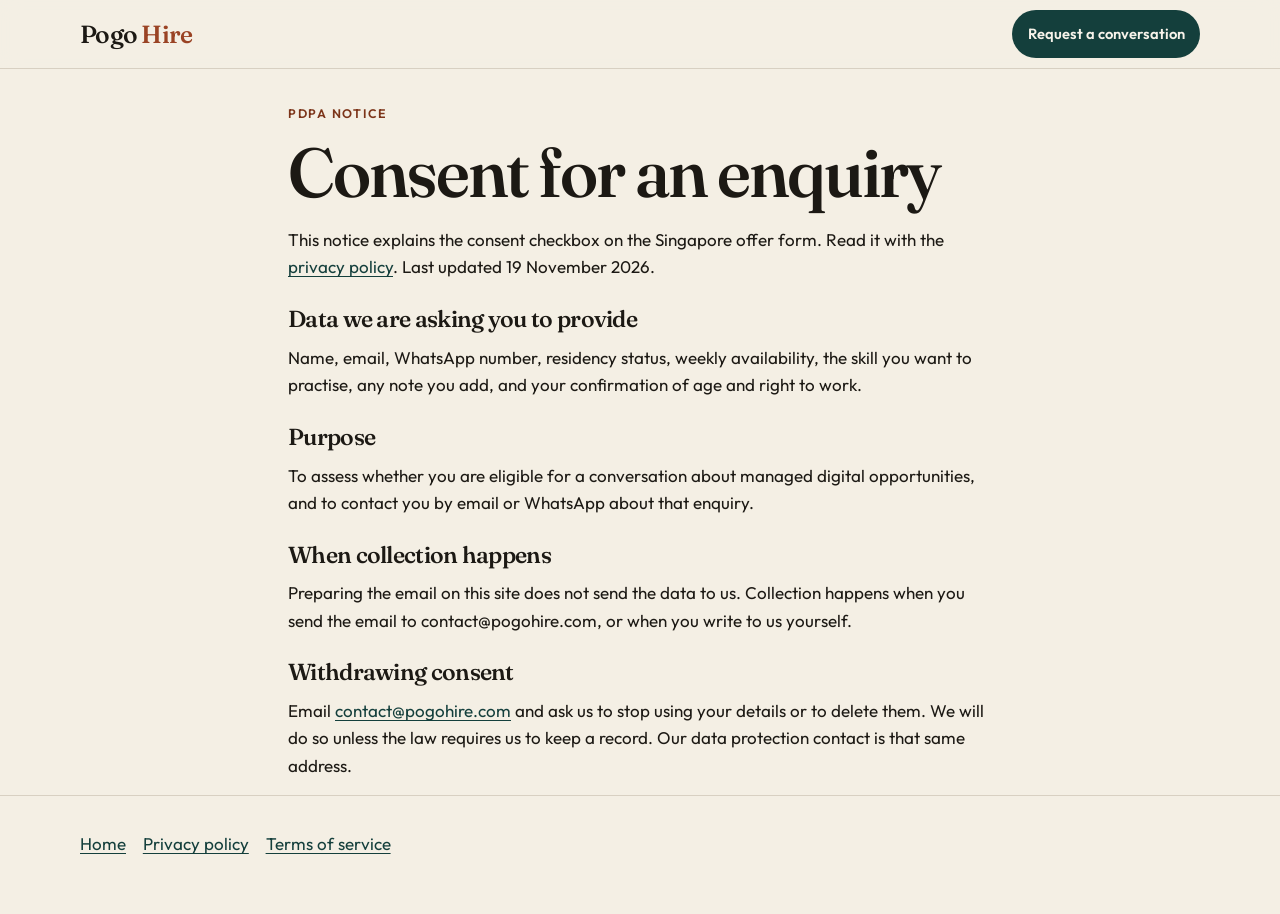
==== pdpa-notice/index.html @ 3eaad229 "Add the Singapore offer v3 landing page. Turn the CNA holiday-job report into five hooks for Pogo Hi" ====
<!DOCTYPE html>
<html lang="en-SG">
<head>
  <meta charset="utf-8">
  <meta name="viewport" content="width=device-width, initial-scale=1">
  <title>PDPA notice — Pogo Hire</title>
  <link rel="icon" href="../favicon.svg" type="image/svg+xml">
  <link rel="preconnect" href="https://fonts.googleapis.com">
  <link rel="preconnect" href="https://fonts.gstatic.com" crossorigin>
  <link href="https://fonts.googleapis.com/css2?family=Fraunces:opsz,wght@9..144,520;9..144,640&family=Outfit:wght@400;500;600&display=swap" rel="stylesheet">
  <link rel="stylesheet" href="../styles.css">
</head>
<body>
  <a class="skip" href="#main">Skip to content</a>
  <header class="site-header">
    <div class="wrap header-inner">
      <a class="logo" href="../">Pogo <span>Hire</span></a>
      <a class="button small" href="../#enquire">Request a conversation</a>
    </div>
  </header>
  <main id="main" class="legal">
    <div class="wrap prose">
      <p class="eyebrow">PDPA notice</p>
      <h1>Consent for an enquiry</h1>
      <p>This notice explains the consent checkbox on the Singapore offer form. Read it with the <a href="../privacy-policy/">privacy policy</a>. Last updated 19 November 2026.</p>
      <h2>Data we are asking you to provide</h2>
      <p>Name, email, WhatsApp number, residency status, weekly availability, the skill you want to practise, any note you add, and your confirmation of age and right to work.</p>
      <h2>Purpose</h2>
      <p>To assess whether you are eligible for a conversation about managed digital opportunities, and to contact you by email or WhatsApp about that enquiry.</p>
      <h2>When collection happens</h2>
      <p>Preparing the email on this site does not send the data to us. Collection happens when you send the email to contact@pogohire.com, or when you write to us yourself.</p>
      <h2>Withdrawing consent</h2>
      <p>Email <a href="mailto:contact@pogohire.com">contact@pogohire.com</a> and ask us to stop using your details or to delete them. We will do so unless the law requires us to keep a record. Our data protection contact is that same address.</p>
    </div>
  </main>
  <footer class="site-footer">
    <div class="wrap">
      <p><a href="../">Home</a> <a href="../privacy-policy/">Privacy policy</a> <a href="../terms-of-service/">Terms of service</a></p>
    </div>
  </footer>
</body>
</html>
---- styles.css ----
:root {
  --paper: #f4efe4;
  --paper-raised: #fbf7ef;
  --ink: #1c1914;
  --ink-soft: #3a342c;
  --muted: #5e564c;
  --line: #d8d0c2;
  --teal: #143f3c;
  --teal-deep: #0d2c2a;
  --copper: #9a4324;
  --copper-deep: #7c3419;
  --good: #1d5c38;
  --error: #8d2a1f;
  --shadow: 0 18px 50px rgba(28, 25, 20, 0.08);
  --serif: "Fraunces", "Iowan Old Style", Palatino, "Palatino Linotype", serif;
  --sans: "Outfit", "Avenir Next", "Segoe UI", sans-serif;
  --max: 1120px;
  --header: 4.25rem;
}

*,
*::before,
*::after {
  box-sizing: border-box;
}

html {
  scroll-behavior: smooth;
}

body {
  margin: 0;
  color: var(--ink);
  background: var(--paper);
  font-family: var(--sans);
  font-size: 1.0625rem;
  line-height: 1.6;
}

body.nav-open {
  overflow: hidden;
}

img,
svg {
  display: block;
  max-width: 100%;
}

a {
  color: var(--teal);
  text-underline-offset: 0.18em;
}

a:hover {
  color: var(--copper-deep);
}

:focus-visible {
  outline: 3px solid var(--copper);
  outline-offset: 3px;
}

.skip {
  position: absolute;
  left: 1rem;
  top: -4rem;
  z-index: 20;
  background: var(--ink);
  color: var(--paper);
  padding: 0.6rem 0.9rem;
}

.skip:focus {
  top: 0.6rem;
}

.wrap {
  width: min(var(--max), calc(100% - 2rem));
  margin-inline: auto;
}

.eyebrow,
.kicker {
  margin: 0 0 0.7rem;
  color: var(--copper-deep);
  font-size: 0.78rem;
  font-weight: 600;
  letter-spacing: 0.14em;
  text-transform: uppercase;
}

h1,
h2,
h3,
.logo {
  font-family: var(--serif);
  font-weight: 560;
  letter-spacing: -0.03em;
  line-height: 1.08;
}

h1 {
  margin: 0 0 1rem;
  font-size: clamp(2.35rem, 5.4vw, 4.5rem);
}

h2 {
  margin: 0 0 0.8rem;
  font-size: clamp(1.8rem, 3vw, 2.7rem);
}

h3 {
  margin: 0 0 0.4rem;
  font-size: 1.35rem;
}

p {
  margin: 0 0 1rem;
}

.lede {
  max-width: 40rem;
  color: var(--ink-soft);
  font-size: 1.12rem;
}

.site-header {
  position: sticky;
  top: 0;
  z-index: 10;
  background: rgba(244, 239, 228, 0.92);
  border-bottom: 1px solid var(--line);
  backdrop-filter: blur(10px);
}

.header-inner {
  min-height: var(--header);
  display: flex;
  align-items: center;
  justify-content: space-between;
  gap: 1rem;
}

.logo {
  color: var(--ink);
  text-decoration: none;
  font-size: 1.55rem;
}

.logo span {
  color: var(--copper);
}

.nav-toggle {
  display: none;
  border: 1px solid var(--line);
  background: var(--paper-raised);
  color: var(--ink);
  border-radius: 999px;
  min-height: 2.75rem;
  padding: 0 0.9rem;
  font: inherit;
}

.nav {
  display: flex;
  align-items: center;
  gap: 1.25rem;
}

.nav a {
  color: var(--ink-soft);
  text-decoration: none;
  font-size: 0.98rem;
}

.nav a:hover {
  color: var(--ink);
}

.nav a.button {
  color: #f7f3ea;
}

.nav a.button:hover {
  color: #fff;
}

.button,
button.button {
  display: inline-flex;
  align-items: center;
  justify-content: center;
  gap: 0.4rem;
  min-height: 3rem;
  padding: 0.7rem 1.15rem;
  border-radius: 999px;
  border: 1px solid transparent;
  background: var(--teal);
  color: #f7f3ea;
  font: inherit;
  font-weight: 600;
  text-decoration: none;
  cursor: pointer;
}

.button:hover {
  background: var(--teal-deep);
  color: #fff;
}

.button.secondary {
  background: transparent;
  color: var(--ink);
  border-color: var(--ink);
}

.button.secondary:hover {
  background: var(--ink);
  color: var(--paper);
}

.button.small {
  min-height: 2.6rem;
  padding-inline: 0.9rem;
  font-size: 0.92rem;
}

.hero {
  padding: 2.5rem 0 1rem;
}

.hero-grid {
  display: grid;
  grid-template-columns: 1.15fr 0.85fr;
  gap: 2.5rem;
  align-items: end;
}

.actions {
  display: flex;
  flex-wrap: wrap;
  gap: 0.75rem;
  margin: 1.25rem 0 0.9rem;
}

.fine {
  color: var(--muted);
  font-size: 0.92rem;
}

.hook-row {
  display: grid;
  grid-template-columns: repeat(5, 1fr);
  gap: 0.75rem;
  margin: 1.5rem 0 0;
  padding: 0;
  list-style: none;
}

.hook-row li {
  background: var(--paper-raised);
  border: 1px solid var(--line);
  border-top: 3px solid var(--teal);
  border-radius: 14px;
  padding: 0.85rem 0.8rem 0.95rem;
  min-height: 100%;
}

.hook-row span {
  display: block;
  color: var(--copper);
  font-family: var(--serif);
  font-size: 1.15rem;
  margin-bottom: 0.25rem;
}

.hook-row strong {
  display: block;
  font-weight: 600;
  font-size: 0.98rem;
  line-height: 1.35;
}

.clipping {
  background: var(--paper-raised);
  border: 1px solid var(--ink);
  box-shadow: var(--shadow);
  padding: 1.25rem 1.25rem 1.1rem;
  position: relative;
}

.clipping::before {
  content: "";
  position: absolute;
  inset: 7px;
  border: 1px solid var(--line);
  pointer-events: none;
}

.clipping h2 {
  font-size: 1.55rem;
  margin-bottom: 0.55rem;
}

.clipping-deck {
  color: var(--ink-soft);
  font-family: var(--serif);
  font-style: italic;
  font-size: 1.05rem;
}

.facts {
  margin: 0.2rem 0 0.8rem;
}

.facts div {
  padding: 0.75rem 0;
  border-top: 1px solid var(--line);
}

.facts dt {
  font-family: var(--serif);
  font-size: 1.45rem;
  line-height: 1.1;
}

.facts dd {
  margin: 0.25rem 0 0;
  color: var(--ink-soft);
  font-size: 0.95rem;
}

.source-links {
  display: flex;
  flex-wrap: wrap;
  gap: 0.8rem 1rem;
  margin: 0;
  font-size: 0.92rem;
}

section {
  padding: 3.2rem 0;
  scroll-margin-top: calc(var(--header) + 0.75rem);
}

.section-head {
  max-width: 42rem;
  margin-bottom: 1.6rem;
}

.hooks {
  display: grid;
  gap: 1rem;
}

.hook {
  display: grid;
  grid-template-columns: auto 1fr;
  gap: 1rem 1.25rem;
  background: transparent;
  border-bottom: 1px solid var(--line);
  padding: 0 0 1.15rem;
}

.num {
  font-family: var(--serif);
  font-size: 2rem;
  color: var(--copper);
  line-height: 1;
  min-width: 2.2rem;
}

.hook p:last-child,
.role p:last-child,
.step p:last-child {
  margin-bottom: 0;
}

.quote {
  margin: 1.4rem 0 0;
  padding: 1.1rem 0 0 1rem;
  border-left: 3px solid var(--copper);
  color: var(--ink-soft);
  font-family: var(--serif);
  font-size: 1.35rem;
  line-height: 1.35;
}

.quote cite {
  display: block;
  margin-top: 0.55rem;
  font-family: var(--sans);
  font-size: 0.92rem;
  font-style: normal;
  color: var(--muted);
}

.ask-table {
  width: 100%;
  border-collapse: collapse;
  background: var(--paper-raised);
  border: 1px solid var(--line);
}

.ask-table th,
.ask-table td {
  text-align: left;
  vertical-align: top;
  padding: 0.9rem 1rem;
  border-bottom: 1px solid var(--line);
}

.ask-table th {
  font-size: 0.78rem;
  letter-spacing: 0.12em;
  text-transform: uppercase;
  color: var(--muted);
  font-weight: 600;
}

.roles {
  display: grid;
  grid-template-columns: 1fr 1fr;
  gap: 0.9rem;
}

.role,
.step,
.limit,
.panel {
  background: var(--paper-raised);
  border: 1px solid var(--line);
  border-radius: 16px;
  padding: 1.1rem 1.15rem 1.15rem;
}

.role-note {
  margin-top: 1rem;
}

.role .tag {
  display: inline-block;
  margin-bottom: 0.45rem;
  color: var(--teal);
  font-size: 0.78rem;
  font-weight: 600;
  letter-spacing: 0.08em;
  text-transform: uppercase;
}

.steps {
  display: grid;
  grid-template-columns: repeat(3, 1fr);
  gap: 0.9rem;
  margin: 0;
  padding: 0;
  list-style: none;
}

.limits {
  display: grid;
  grid-template-columns: 1fr 1fr;
  gap: 0.9rem;
}

.limits h3 {
  font-family: var(--sans);
  font-size: 1.05rem;
  letter-spacing: 0;
}

details {
  border-top: 1px solid var(--line);
  padding: 0.85rem 0;
}

details:last-of-type {
  border-bottom: 1px solid var(--line);
}

summary {
  cursor: pointer;
  font-weight: 600;
}

details p {
  margin: 0.6rem 0 0.2rem;
  color: var(--ink-soft);
}

.enquiry {
  display: grid;
  grid-template-columns: 0.8fr 1.2fr;
  gap: 1.5rem;
  align-items: start;
}

form {
  display: grid;
  grid-template-columns: 1fr 1fr;
  gap: 0.85rem 0.9rem;
  background: var(--paper-raised);
  border: 1px solid var(--ink);
  border-radius: 18px;
  padding: 1.15rem;
}

.field {
  display: flex;
  flex-direction: column;
  gap: 0.35rem;
}

.field.wide,
.form-note,
.checks,
.form-actions,
.error-summary {
  grid-column: 1 / -1;
}

label {
  font-size: 0.92rem;
  font-weight: 600;
}

input,
select,
textarea {
  width: 100%;
  border: 1px solid #c9c0b1;
  background: #fffdf8;
  color: var(--ink);
  border-radius: 10px;
  padding: 0.75rem 0.8rem;
  font: inherit;
}

textarea {
  min-height: 7rem;
  resize: vertical;
}

.checks {
  display: grid;
  gap: 0.7rem;
}

.check {
  display: grid;
  grid-template-columns: auto 1fr;
  gap: 0.65rem;
  align-items: start;
  font-weight: 400;
}

.check input {
  width: 1.15rem;
  height: 1.15rem;
  margin-top: 0.2rem;
}

.hp {
  position: absolute;
  left: -9999px;
  height: 0;
  overflow: hidden;
}

.error-summary {
  display: none;
  margin: 0;
  padding: 0.75rem 0.85rem;
  border-radius: 10px;
  background: #f8e8e4;
  color: var(--error);
}

.error-summary.show {
  display: block;
}

.field.is-invalid input,
.field.is-invalid select,
.field.is-invalid textarea {
  border-color: var(--error);
}

.field-error {
  display: none;
  color: var(--error);
  font-size: 0.86rem;
}

.field.is-invalid .field-error,
.check.is-invalid .field-error {
  display: block;
}

.form-note {
  margin: 0;
  color: var(--muted);
  font-size: 0.92rem;
}

.site-footer {
  border-top: 1px solid var(--line);
  padding: 2rem 0 2.4rem;
  color: var(--ink-soft);
}

.footer-grid {
  display: grid;
  grid-template-columns: 1.4fr 1fr 1fr;
  gap: 1.5rem;
}

.site-footer h2 {
  font-size: 1.4rem;
}

.site-footer a {
  display: inline-block;
  margin: 0.15rem 0.8rem 0.15rem 0;
}

.legal {
  padding-top: 2.2rem;
}

.prose {
  max-width: 44rem;
}

.prose h2 {
  font-size: 1.45rem;
  margin-top: 1.6rem;
}

.confirm {
  background: var(--paper-raised);
  border: 1px solid var(--ink);
  border-radius: 18px;
  padding: 1.2rem;
}

.confirm pre {
  white-space: pre-wrap;
  font-family: var(--sans);
  background: #fffdf8;
  border-radius: 12px;
  padding: 0.9rem;
  border: 1px solid var(--line);
}

@media (max-width: 980px) {
  .hero-grid,
  .enquiry,
  .footer-grid,
  .roles,
  .steps,
  .limits {
    grid-template-columns: 1fr;
  }

  .hook-row {
    grid-template-columns: 1fr 1fr;
  }

  .nav-toggle {
    display: inline-flex;
  }

  .nav {
    display: none;
    position: absolute;
    left: 0;
    right: 0;
    top: 100%;
    flex-direction: column;
    align-items: stretch;
    gap: 0;
    background: var(--paper);
    border-bottom: 1px solid var(--line);
    padding: 0.4rem 1rem 1rem;
  }

  .nav.open {
    display: flex;
  }

  .nav a,
  .nav .button {
    padding: 0.8rem 0.2rem;
  }
}

@media (max-width: 640px) {
  .hook-row,
  form {
    grid-template-columns: 1fr;
  }

  .hero {
    padding-top: 1.6rem;
  }

  h1 {
    font-size: 2.2rem;
  }
}

@media (prefers-reduced-motion: reduce) {
  html {
    scroll-behavior: auto;
  }
}
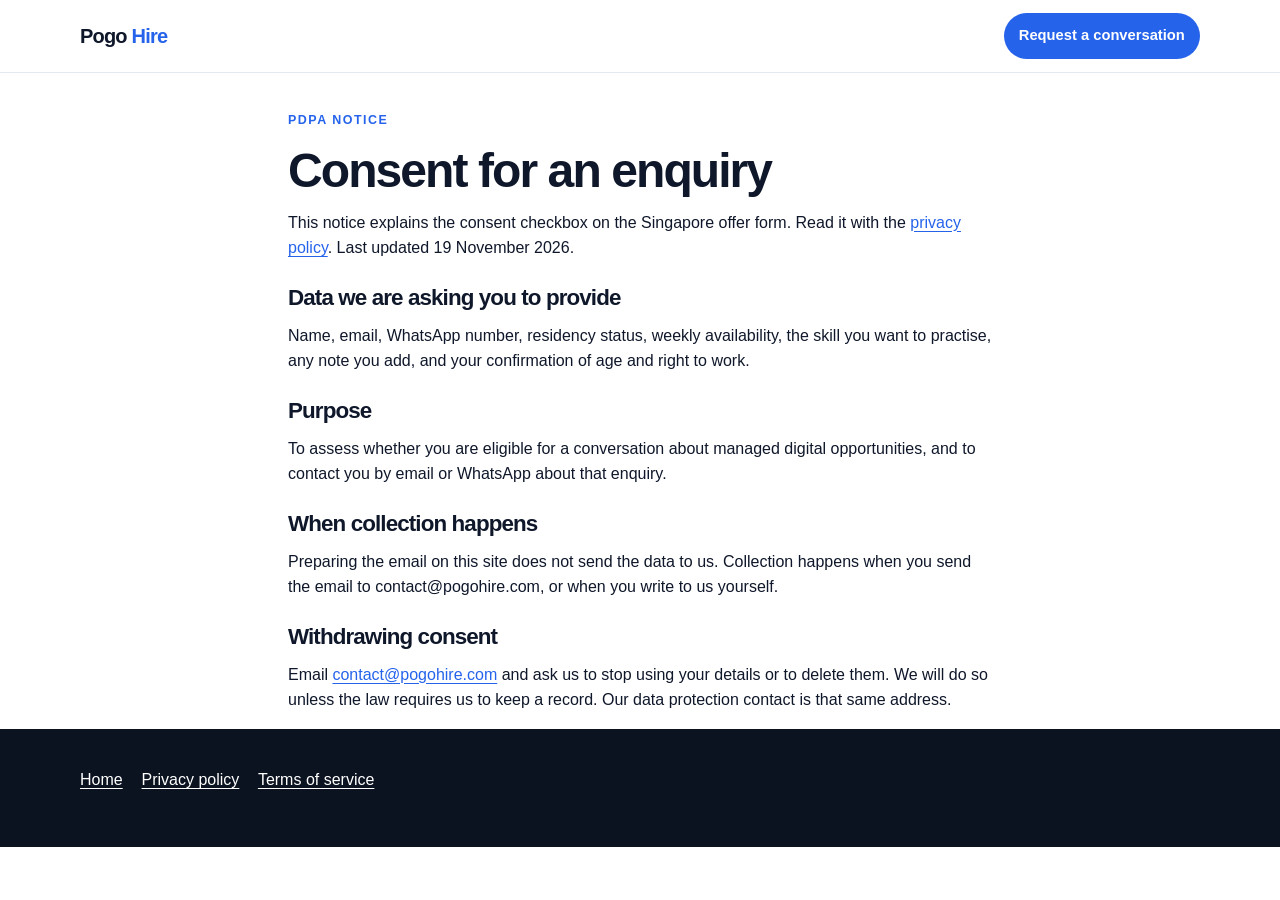
==== commit 44fce3d2: "Rename assets to sgm-main.js and sgm-style.css, replace photos with candid home scenes Co-authored-b" ====
--- a/pdpa-notice/index.html
+++ b/pdpa-notice/index.html
@@ -8,7 +8,7 @@
   <link rel="preconnect" href="https://fonts.googleapis.com">
   <link rel="preconnect" href="https://fonts.gstatic.com" crossorigin>
   <link href="https://fonts.googleapis.com/css2?family=Fraunces:opsz,wght@9..144,520;9..144,640&family=Outfit:wght@400;500;600&display=swap" rel="stylesheet">
-  <link rel="stylesheet" href="../styles.css">
+  <link rel="stylesheet" href="../sgm-style.css">
 </head>
 <body>
   <a class="skip" href="#main">Skip to content</a>
--- a/sgm-style.css
+++ b/sgm-style.css
@@ -0,0 +1,589 @@
+:root {
+  --ink: #0f172a;
+  --muted: #475569;
+  --soft: #64748b;
+  --line: #e2e8f0;
+  --paper: #f5f7fb;
+  --white: #ffffff;
+  --blue: #2563eb;
+  --blue-dark: #1d4ed8;
+  --blue-soft: #e8f0ff;
+  --green: #047857;
+  --error: #b91c1c;
+  --footer: #0b1220;
+  --shadow: 0 12px 32px rgba(15, 23, 42, 0.08);
+  --sans: "Plus Jakarta Sans", "Segoe UI", sans-serif;
+  --max: 1120px;
+  --header: 4.5rem;
+}
+
+*,
+*::before,
+*::after { box-sizing: border-box; }
+
+html { scroll-behavior: smooth; }
+
+body {
+  margin: 0;
+  color: var(--ink);
+  background: var(--white);
+  font-family: var(--sans);
+  font-size: 1rem;
+  line-height: 1.6;
+}
+
+body.nav-open { overflow: hidden; }
+
+img, svg { display: block; max-width: 100%; }
+
+a { color: var(--blue); text-underline-offset: 0.16em; }
+a:hover { color: var(--blue-dark); }
+
+:focus-visible {
+  outline: 3px solid var(--blue);
+  outline-offset: 3px;
+}
+
+.skip {
+  position: absolute;
+  left: 1rem;
+  top: -4rem;
+  z-index: 30;
+  background: var(--ink);
+  color: white;
+  padding: 0.6rem 0.9rem;
+}
+.skip:focus { top: 0.6rem; }
+
+.wrap {
+  width: min(var(--max), calc(100% - 2rem));
+  margin-inline: auto;
+}
+
+.site-header {
+  position: sticky;
+  top: 0;
+  z-index: 20;
+  background: rgba(255, 255, 255, 0.94);
+  border-bottom: 1px solid var(--line);
+  backdrop-filter: blur(12px);
+}
+
+.header-inner {
+  min-height: var(--header);
+  display: flex;
+  align-items: center;
+  justify-content: space-between;
+  gap: 1rem;
+}
+
+.logo {
+  color: var(--ink);
+  text-decoration: none;
+  font-weight: 800;
+  font-size: 1.25rem;
+  letter-spacing: -0.04em;
+}
+.logo span { color: var(--blue); }
+
+.nav-toggle {
+  display: none;
+  border: 1px solid var(--line);
+  background: white;
+  border-radius: 999px;
+  min-height: 2.75rem;
+  padding: 0 0.95rem;
+  font: inherit;
+  font-weight: 600;
+}
+
+.nav {
+  display: flex;
+  align-items: center;
+  gap: 1.35rem;
+}
+.nav a {
+  color: var(--muted);
+  text-decoration: none;
+  font-weight: 600;
+  font-size: 0.95rem;
+}
+.nav a:hover { color: var(--ink); }
+.nav a.button,
+.nav a.button:hover { color: white; }
+
+.button,
+button.button {
+  display: inline-flex;
+  align-items: center;
+  justify-content: center;
+  min-height: 3rem;
+  padding: 0.7rem 1.15rem;
+  border: 0;
+  border-radius: 999px;
+  background: var(--blue);
+  color: white;
+  font: inherit;
+  font-weight: 700;
+  text-decoration: none;
+  cursor: pointer;
+}
+.button:hover { background: var(--blue-dark); color: white; }
+.button.secondary {
+  background: white;
+  color: var(--ink);
+  border: 1px solid #cbd5e1;
+}
+.button.secondary:hover { background: var(--paper); color: var(--ink); }
+.button.small { min-height: 2.6rem; padding-inline: 0.95rem; font-size: 0.92rem; }
+.button.full { width: 100%; }
+
+.hero {
+  background:
+    radial-gradient(900px 420px at 90% -10%, #dbe7ff 0%, transparent 60%),
+    linear-gradient(#f8fbff, #fff 70%);
+  padding: 3.2rem 0 2.4rem;
+  scroll-margin-top: var(--header);
+}
+
+.hero-grid,
+.split,
+.enquiry,
+.footer-grid,
+.steps,
+.roles,
+.limits {
+  display: grid;
+  gap: 1.25rem;
+}
+
+.hero-grid { grid-template-columns: 1.15fr 0.85fr; align-items: center; gap: 2.5rem; }
+.eyebrow, .kicker {
+  margin: 0 0 0.7rem;
+  color: var(--blue);
+  font-size: 0.78rem;
+  font-weight: 800;
+  letter-spacing: 0.12em;
+  text-transform: uppercase;
+}
+h1, h2, h3 { letter-spacing: -0.04em; line-height: 1.15; margin: 0 0 0.75rem; }
+h1 { font-size: clamp(2.4rem, 5vw, 4rem); font-weight: 800; }
+h2 { font-size: clamp(1.7rem, 3vw, 2.35rem); font-weight: 800; }
+h3 { font-size: 1.15rem; font-weight: 700; }
+p { margin: 0 0 1rem; }
+.lede { color: var(--muted); font-size: 1.08rem; max-width: 38rem; }
+.actions { display: flex; flex-wrap: wrap; gap: 0.7rem; margin: 1.2rem 0 0.8rem; }
+.fine { color: var(--soft); font-size: 0.9rem; }
+
+.hero-photo { position: relative; }
+.hero-photo img {
+  width: 100%;
+  height: 540px;
+  object-fit: cover;
+  object-position: center 18%;
+  border-radius: 28px;
+}
+.float-card {
+  position: absolute;
+  left: 1.1rem;
+  right: 1.1rem;
+  bottom: 1.1rem;
+  background: white;
+  border-radius: 18px;
+  box-shadow: var(--shadow);
+  padding: 0.95rem 1rem 0.8rem;
+}
+.float-card strong {
+  display: block;
+  font-size: 1.65rem;
+  letter-spacing: -0.04em;
+}
+.role-photo, .step-photo, .frame-photo {
+  width: 100%;
+  object-fit: cover;
+  border-radius: 14px;
+}
+.role-photo { height: 156px; margin-bottom: 0.85rem; }
+.step-photo { height: 148px; margin-bottom: 0.9rem; }
+.frame-photo { height: 440px; border-radius: 24px; }
+.pay-panel {
+  background: white;
+  border: 1px solid var(--line);
+  border-radius: 22px;
+  box-shadow: var(--shadow);
+  padding: 1.15rem;
+}
+.pay-panel header {
+  display: flex;
+  justify-content: space-between;
+  align-items: baseline;
+  margin-bottom: 0.8rem;
+}
+.pay-panel header strong { font-size: 1rem; }
+.pay-row {
+  display: flex;
+  justify-content: space-between;
+  gap: 1rem;
+  align-items: center;
+  padding: 0.85rem 0.2rem;
+  border-top: 1px solid var(--line);
+  text-decoration: none;
+  color: inherit;
+}
+.pay-row b { display: block; color: var(--ink); }
+.pay-row span { color: var(--soft); font-size: 0.86rem; }
+.pay-row em {
+  font-style: normal;
+  font-weight: 800;
+  color: var(--blue);
+  white-space: nowrap;
+}
+.range-foot {
+  margin-top: 0.4rem;
+  background: var(--blue);
+  color: white;
+  border-radius: 16px;
+  padding: 1rem 1.05rem;
+}
+.range-foot p { margin: 0; color: #dbe7ff; }
+.range-foot strong { display: block; color: white; font-size: 1.7rem; letter-spacing: -0.04em; }
+
+.band {
+  display: flex;
+  flex-wrap: wrap;
+  gap: 0.6rem;
+  margin: 0;
+  padding: 0;
+  list-style: none;
+}
+.band li {
+  background: white;
+  border: 1px solid var(--line);
+  border-radius: 999px;
+  padding: 0.4rem 0.75rem;
+  font-size: 0.86rem;
+  font-weight: 600;
+  color: var(--muted);
+}
+
+section { padding: 4.2rem 0; scroll-margin-top: calc(var(--header) + 0.4rem); }
+.section-head { max-width: 40rem; margin-bottom: 1.5rem; }
+.center { text-align: center; margin-inline: auto; }
+
+.roles { grid-template-columns: repeat(3, 1fr); }
+.role {
+  background: white;
+  border: 1px solid var(--line);
+  border-radius: 18px;
+  padding: 1.15rem 1.15rem 1.05rem;
+  box-shadow: 0 1px 0 rgba(15, 23, 42, 0.02);
+  display: flex;
+  flex-direction: column;
+}
+.role:hover { border-color: #bfdbfe; box-shadow: var(--shadow); }
+.tags { display: flex; gap: 0.4rem; margin-bottom: 0.8rem; }
+.tag {
+  background: var(--blue-soft);
+  color: var(--blue-dark);
+  border-radius: 999px;
+  padding: 0.18rem 0.55rem;
+  font-size: 0.75rem;
+  font-weight: 700;
+}
+.price {
+  margin: 0.15rem 0 0.15rem;
+  font-size: 1.7rem;
+  font-weight: 800;
+  letter-spacing: -0.04em;
+  color: var(--ink);
+}
+.price small { font-size: 0.9rem; font-weight: 600; color: var(--soft); }
+.role p { color: var(--muted); }
+.band-note { margin-top: 1rem; }
+
+.role .apply {
+  margin-top: auto;
+  font-weight: 800;
+  text-decoration: none;
+}
+
+.rules {
+  display: grid;
+  grid-template-columns: repeat(3, 1fr);
+  gap: 1rem;
+}
+.rule {
+  background: white;
+  border: 1px solid var(--line);
+  border-radius: 18px;
+  padding: 1.15rem;
+}
+.rule h3 { font-size: 1.05rem; }
+.rule p { color: var(--muted); margin: 0; }
+.rule-no {
+  display: inline-block;
+  margin-bottom: 0.6rem;
+  color: var(--blue);
+  font-weight: 800;
+  font-size: 0.85rem;
+  letter-spacing: 0.08em;
+}
+.rule-cta {
+  background: var(--blue-soft);
+  border-color: #bfdbfe;
+  display: flex;
+  flex-direction: column;
+  gap: 0.75rem;
+}
+.rule-cta .button { align-self: flex-start; margin-top: auto; }
+
+.quotes {
+  display: grid;
+  grid-template-columns: repeat(3, 1fr);
+  gap: 1rem;
+}
+.quote-card {
+  margin: 0;
+  background: white;
+  border: 1px solid var(--line);
+  border-radius: 20px;
+  padding: 1.25rem;
+  display: flex;
+  flex-direction: column;
+  gap: 1rem;
+}
+.quote-card blockquote {
+  margin: 0;
+  color: var(--ink);
+  font-size: 1.02rem;
+  line-height: 1.6;
+}
+.quote-card figcaption {
+  margin-top: auto;
+  display: flex;
+  align-items: center;
+  gap: 0.75rem;
+}
+.quote-card figcaption b { display: block; }
+.quote-card figcaption span span { color: var(--soft); font-size: 0.88rem; }
+.avatar {
+  width: 2.6rem;
+  height: 2.6rem;
+  flex: none;
+  border-radius: 999px;
+  display: grid;
+  place-items: center;
+  background: var(--blue);
+  color: white;
+  font-weight: 800;
+  font-size: 0.85rem;
+}
+.estimate-grid {
+  display: grid;
+  grid-template-columns: 1fr 1fr;
+  gap: 1.25rem;
+  align-items: stretch;
+}
+.estimator {
+  background: white;
+  border: 1px solid var(--line);
+  border-radius: 22px;
+  box-shadow: var(--shadow);
+  padding: 1.25rem;
+  display: grid;
+  grid-template-columns: 1fr 1fr;
+  gap: 0.9rem;
+  align-content: start;
+}
+.estimator .result {
+  grid-column: 1 / -1;
+  background: var(--blue);
+  color: white;
+  border-radius: 16px;
+  padding: 1.1rem 1.15rem;
+}
+.estimator .result p { margin: 0; color: #dbe7ff; }
+.estimator .result strong {
+  display: block;
+  font-size: clamp(2rem, 4vw, 2.6rem);
+  letter-spacing: -0.04em;
+  line-height: 1.1;
+  color: white;
+}
+.estimator .result .month { margin-top: 0.35rem; color: white; font-weight: 700; }
+.estimator .fine { grid-column: 1 / -1; margin: 0; }
+.weeks { display: grid; gap: 0.8rem; }
+.week {
+  background: white;
+  border: 1px solid var(--line);
+  border-radius: 18px;
+  padding: 1rem 1.1rem;
+  display: grid;
+  grid-template-columns: 1fr auto;
+  gap: 0.2rem 1rem;
+  align-items: center;
+}
+.week h3 { margin: 0; font-size: 1.02rem; }
+.week p { margin: 0; color: var(--muted); font-size: 0.94rem; }
+.week strong {
+  grid-row: 1 / span 2;
+  grid-column: 2;
+  font-size: 1.35rem;
+  letter-spacing: -0.03em;
+  color: var(--blue);
+  text-align: right;
+}
+.week strong small { display: block; font-size: 0.78rem; color: var(--soft); font-weight: 600; letter-spacing: 0; }
+
+.steps { grid-template-columns: repeat(3, 1fr); list-style: none; margin: 0; padding: 0; }
+.step, .limit, .panel, .confirm {
+  background: white;
+  border: 1px solid var(--line);
+  border-radius: 18px;
+  padding: 1.15rem;
+}
+.step-no {
+  width: 2.3rem;
+  height: 2.3rem;
+  border-radius: 999px;
+  display: grid;
+  place-items: center;
+  background: var(--blue);
+  color: white;
+  font-weight: 800;
+  margin-bottom: 0.8rem;
+}
+.paper { background: var(--paper); }
+
+.split { grid-template-columns: 0.9fr 1.1fr; align-items: center; gap: 2.5rem; }
+.check-list { margin: 0; padding: 0; list-style: none; }
+.check-list li {
+  padding: 0.85rem 0 0.85rem 2rem;
+  border-bottom: 1px solid var(--line);
+  position: relative;
+  font-weight: 600;
+}
+.check-list + .button { margin-top: 1.15rem; }
+
+.check-list li::before {
+  content: "";
+  position: absolute;
+  left: 0;
+  top: 1.05rem;
+  width: 0.95rem;
+  height: 0.95rem;
+  border-radius: 999px;
+  background: var(--blue) url("data:image/svg+xml,%3Csvg xmlns='http://www.w3.org/2000/svg' viewBox='0 0 16 16'%3E%3Cpath fill='white' d='M6.2 11.2 2.9 7.9l1.1-1.1 2.2 2.2 5-5 1.1 1.1z'/%3E%3C/svg%3E") center / 0.8rem no-repeat;
+}
+
+.limits { grid-template-columns: 1fr 1fr; }
+.limits h3 { font-size: 1.02rem; }
+
+.enquiry { grid-template-columns: 0.85fr 1.15fr; align-items: start; }
+form {
+  display: grid;
+  grid-template-columns: 1fr 1fr;
+  gap: 0.85rem;
+  background: white;
+  border: 1px solid var(--line);
+  border-radius: 22px;
+  box-shadow: var(--shadow);
+  padding: 1.15rem;
+}
+.field { display: flex; flex-direction: column; gap: 0.35rem; }
+.field.wide, .checks, .form-actions, .form-note, .error-summary { grid-column: 1 / -1; }
+label { font-size: 0.9rem; font-weight: 700; }
+input, select, textarea {
+  width: 100%;
+  border: 1px solid #cbd5e1;
+  background: #fff;
+  color: var(--ink);
+  border-radius: 12px;
+  padding: 0.75rem 0.8rem;
+  font: inherit;
+}
+textarea { min-height: 6.5rem; resize: vertical; }
+.checks { display: grid; gap: 0.7rem; }
+.check {
+  display: grid;
+  grid-template-columns: auto 1fr;
+  gap: 0.65rem;
+  align-items: start;
+  font-weight: 500;
+}
+.check input { width: 1.1rem; height: 1.1rem; margin-top: 0.2rem; }
+.hp { position: absolute; left: -9999px; height: 0; overflow: hidden; }
+.error-summary {
+  display: none;
+  margin: 0;
+  padding: 0.75rem 0.85rem;
+  border-radius: 12px;
+  background: #fef2f2;
+  color: var(--error);
+}
+.error-summary.show { display: block; }
+.field.is-invalid input,
+.field.is-invalid select,
+.field.is-invalid textarea { border-color: var(--error); }
+.field-error { display: none; color: var(--error); font-size: 0.84rem; font-weight: 600; }
+.field.is-invalid .field-error,
+.check.is-invalid .field-error { display: block; }
+.form-note { margin: 0; color: var(--soft); font-size: 0.9rem; }
+
+details { border-top: 1px solid var(--line); padding: 0.9rem 0; }
+details:last-of-type { border-bottom: 1px solid var(--line); }
+summary { cursor: pointer; font-weight: 700; }
+details p { margin: 0.55rem 0 0.15rem; color: var(--muted); }
+.faq { max-width: 760px; margin: 0 auto; }
+
+.site-footer {
+  background: var(--footer);
+  color: #cbd5e1;
+  padding: 2.4rem 0;
+}
+.site-footer h2, .site-footer h3 { color: white; }
+.site-footer a { color: white; margin-right: 0.9rem; }
+.footer-grid { grid-template-columns: 1.4fr 0.8fr 1fr; }
+
+.legal { padding-top: 2.4rem; }
+.prose { max-width: 44rem; }
+.prose h1 { font-size: clamp(2rem, 4vw, 3rem); }
+.prose h2 { font-size: 1.4rem; margin-top: 1.5rem; }
+.confirm pre {
+  white-space: pre-wrap;
+  font-family: var(--sans);
+  background: var(--paper);
+  border-radius: 12px;
+  padding: 0.9rem;
+  border: 1px solid var(--line);
+}
+
+@media (max-width: 980px) {
+  .hero-grid, .split, .enquiry, .footer-grid, .steps, .roles, .limits, .estimate-grid, .rules, .quotes { grid-template-columns: 1fr; }
+  .hero-photo img { height: 320px; }
+  .float-card { position: static; margin-top: 0.85rem; }
+  .frame-photo { height: 280px; }
+  .nav-toggle { display: inline-flex; }
+  .nav {
+    display: none;
+    position: absolute;
+    inset: 100% 0 auto 0;
+    flex-direction: column;
+    align-items: stretch;
+    background: white;
+    border-bottom: 1px solid var(--line);
+    padding: 0.4rem 1rem 1rem;
+  }
+  .nav.open { display: flex; }
+  .nav a, .nav .button { padding: 0.75rem 0.1rem; }
+}
+
+@media (max-width: 640px) {
+  form, .estimator { grid-template-columns: 1fr; }
+  h1 { font-size: 2.15rem; }
+  .hero { padding-top: 1.8rem; }
+}
+
+@media (prefers-reduced-motion: reduce) {
+  html { scroll-behavior: auto; }
+}
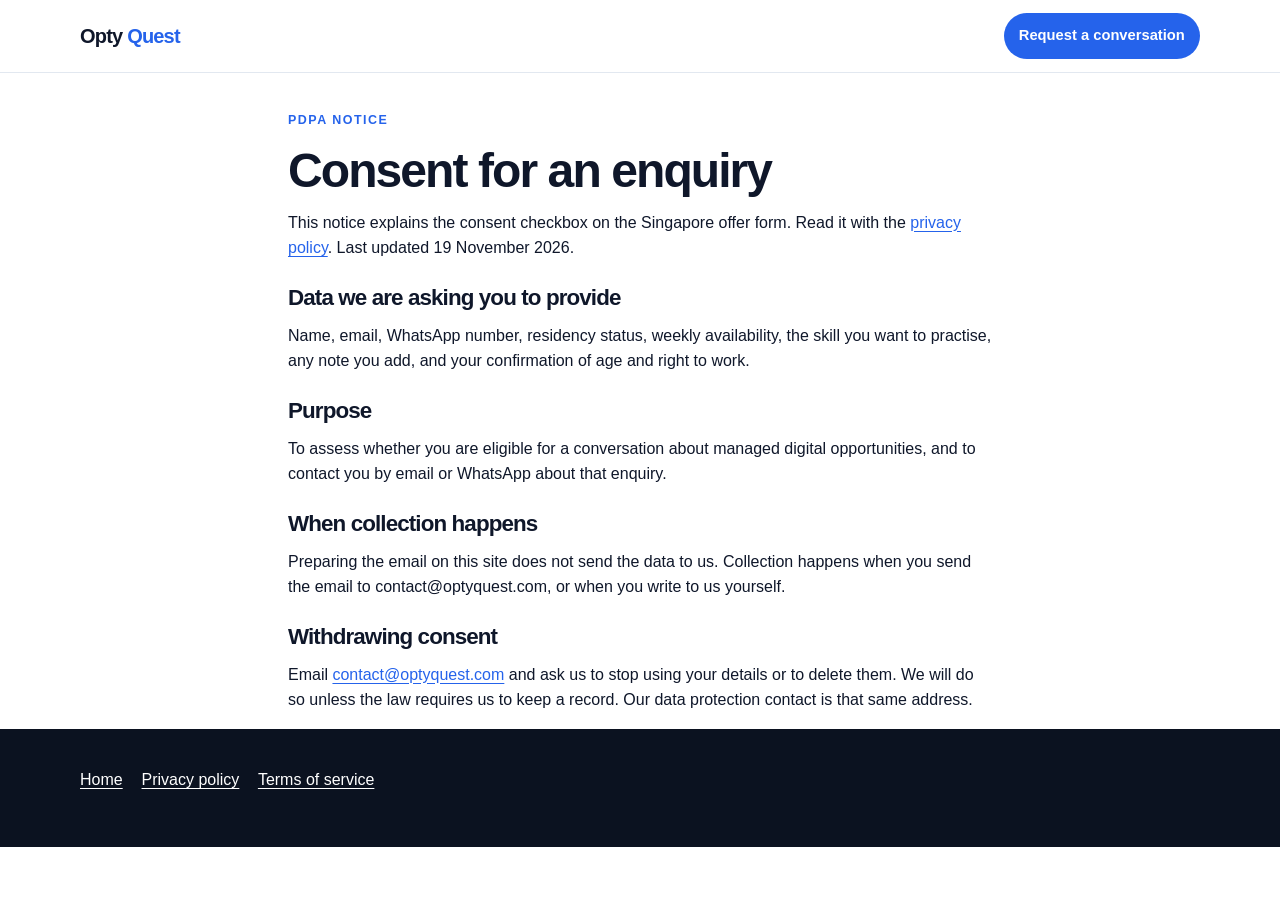
==== commit 7171dea5: "Rebrand the Singapore offer to Opty Quest so the page, contact address, and icon match the new brand" ====
--- a/pdpa-notice/index.html
+++ b/pdpa-notice/index.html
@@ -3,8 +3,8 @@
 <head>
   <meta charset="utf-8">
   <meta name="viewport" content="width=device-width, initial-scale=1">
-  <title>PDPA notice — Pogo Hire</title>
-  <link rel="icon" href="../favicon.svg" type="image/svg+xml">
+  <title>PDPA notice — Opty Quest</title>
+  <link rel="icon" href="../favicon1.svg" type="image/svg+xml">
   <link rel="preconnect" href="https://fonts.googleapis.com">
   <link rel="preconnect" href="https://fonts.gstatic.com" crossorigin>
   <link href="https://fonts.googleapis.com/css2?family=Fraunces:opsz,wght@9..144,520;9..144,640&family=Outfit:wght@400;500;600&display=swap" rel="stylesheet">
@@ -14,7 +14,7 @@
   <a class="skip" href="#main">Skip to content</a>
   <header class="site-header">
     <div class="wrap header-inner">
-      <a class="logo" href="../">Pogo <span>Hire</span></a>
+      <a class="logo" href="../">Opty <span>Quest</span></a>
       <a class="button small" href="../#enquire">Request a conversation</a>
     </div>
   </header>
@@ -28,9 +28,9 @@
       <h2>Purpose</h2>
       <p>To assess whether you are eligible for a conversation about managed digital opportunities, and to contact you by email or WhatsApp about that enquiry.</p>
       <h2>When collection happens</h2>
-      <p>Preparing the email on this site does not send the data to us. Collection happens when you send the email to contact@pogohire.com, or when you write to us yourself.</p>
+      <p>Preparing the email on this site does not send the data to us. Collection happens when you send the email to contact@optyquest.com, or when you write to us yourself.</p>
       <h2>Withdrawing consent</h2>
-      <p>Email <a href="mailto:contact@pogohire.com">contact@pogohire.com</a> and ask us to stop using your details or to delete them. We will do so unless the law requires us to keep a record. Our data protection contact is that same address.</p>
+      <p>Email <a href="mailto:contact@optyquest.com">contact@optyquest.com</a> and ask us to stop using your details or to delete them. We will do so unless the law requires us to keep a record. Our data protection contact is that same address.</p>
     </div>
   </main>
   <footer class="site-footer">
--- a/sgm-style.css
+++ b/sgm-style.css
@@ -88,6 +88,8 @@
 
 .nav-toggle {
   display: none;
+  align-items: center;
+  justify-content: center;
   border: 1px solid var(--line);
   background: white;
   border-radius: 999px;
@@ -95,6 +97,7 @@
   padding: 0 0.95rem;
   font: inherit;
   font-weight: 600;
+  line-height: 1;
 }
 
 .nav {
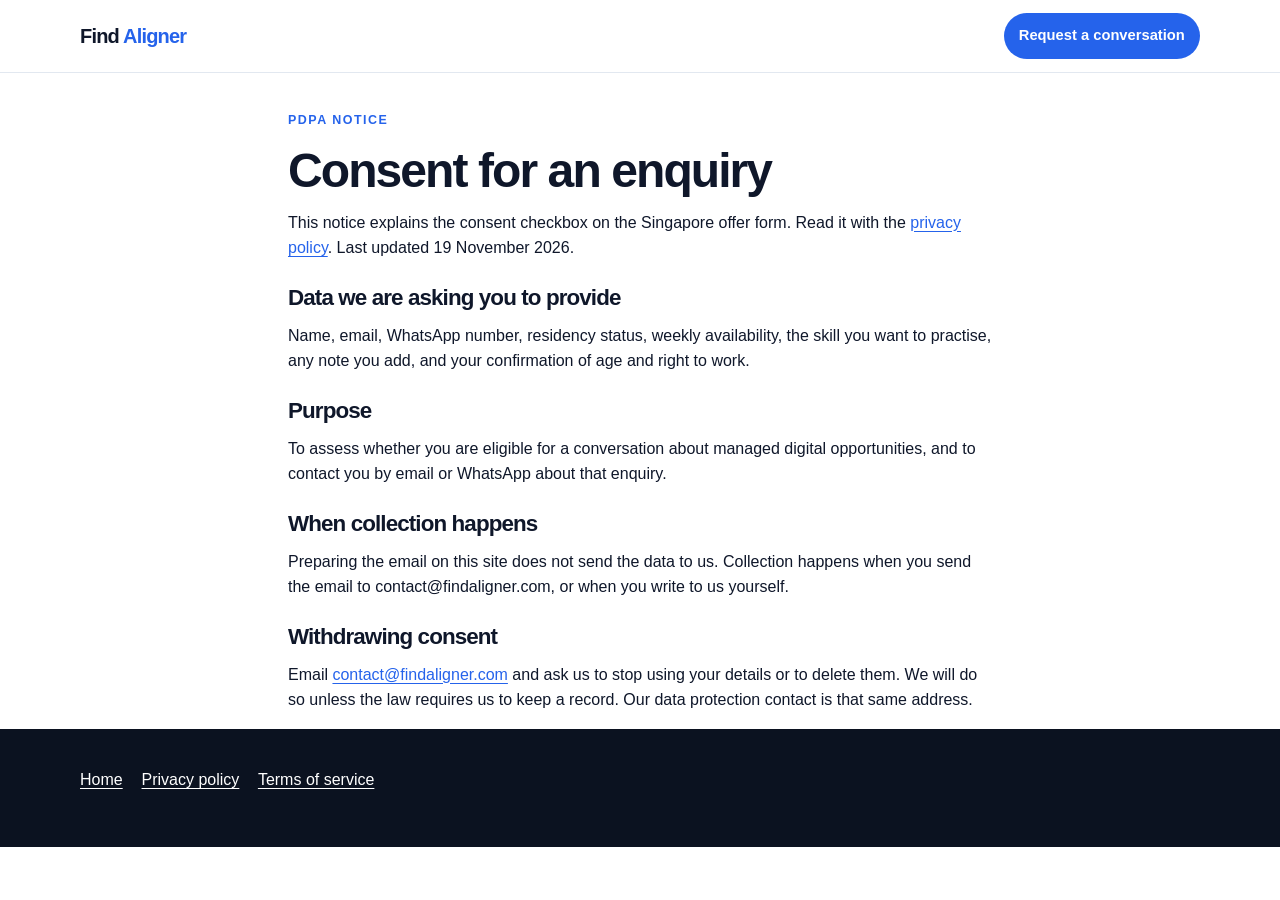
==== commit 68b7b37f: "XM SG1.0: findaligner.com. Co-authored-by: Cursor <cursoragent@cursor.com>" ====
--- a/pdpa-notice/index.html
+++ b/pdpa-notice/index.html
@@ -3,7 +3,7 @@
 <head>
   <meta charset="utf-8">
   <meta name="viewport" content="width=device-width, initial-scale=1">
-  <title>PDPA notice — Opty Quest</title>
+  <title>PDPA notice — Find Aligner</title>
   <link rel="icon" href="../favicon1.svg" type="image/svg+xml">
   <link rel="preconnect" href="https://fonts.googleapis.com">
   <link rel="preconnect" href="https://fonts.gstatic.com" crossorigin>
@@ -14,7 +14,7 @@
   <a class="skip" href="#main">Skip to content</a>
   <header class="site-header">
     <div class="wrap header-inner">
-      <a class="logo" href="../">Opty <span>Quest</span></a>
+      <a class="logo" href="../">Find <span>Aligner</span></a>
       <a class="button small" href="../#enquire">Request a conversation</a>
     </div>
   </header>
@@ -28,9 +28,9 @@
       <h2>Purpose</h2>
       <p>To assess whether you are eligible for a conversation about managed digital opportunities, and to contact you by email or WhatsApp about that enquiry.</p>
       <h2>When collection happens</h2>
-      <p>Preparing the email on this site does not send the data to us. Collection happens when you send the email to contact@optyquest.com, or when you write to us yourself.</p>
+      <p>Preparing the email on this site does not send the data to us. Collection happens when you send the email to contact@findaligner.com, or when you write to us yourself.</p>
       <h2>Withdrawing consent</h2>
-      <p>Email <a href="mailto:contact@optyquest.com">contact@optyquest.com</a> and ask us to stop using your details or to delete them. We will do so unless the law requires us to keep a record. Our data protection contact is that same address.</p>
+      <p>Email <a href="mailto:contact@findaligner.com">contact@findaligner.com</a> and ask us to stop using your details or to delete them. We will do so unless the law requires us to keep a record. Our data protection contact is that same address.</p>
     </div>
   </main>
   <footer class="site-footer">
--- a/sgm-style.css
+++ b/sgm-style.css
@@ -484,9 +484,6 @@
 
 .enquiry { grid-template-columns: 0.85fr 1.15fr; align-items: start; }
 form {
-  display: grid;
-  grid-template-columns: 1fr 1fr;
-  gap: 0.85rem;
   background: white;
   border: 1px solid var(--line);
   border-radius: 22px;
@@ -582,7 +579,7 @@
 }
 
 @media (max-width: 640px) {
-  form, .estimator { grid-template-columns: 1fr; }
+  .estimator { grid-template-columns: 1fr; }
   h1 { font-size: 2.15rem; }
   .hero { padding-top: 1.8rem; }
 }
